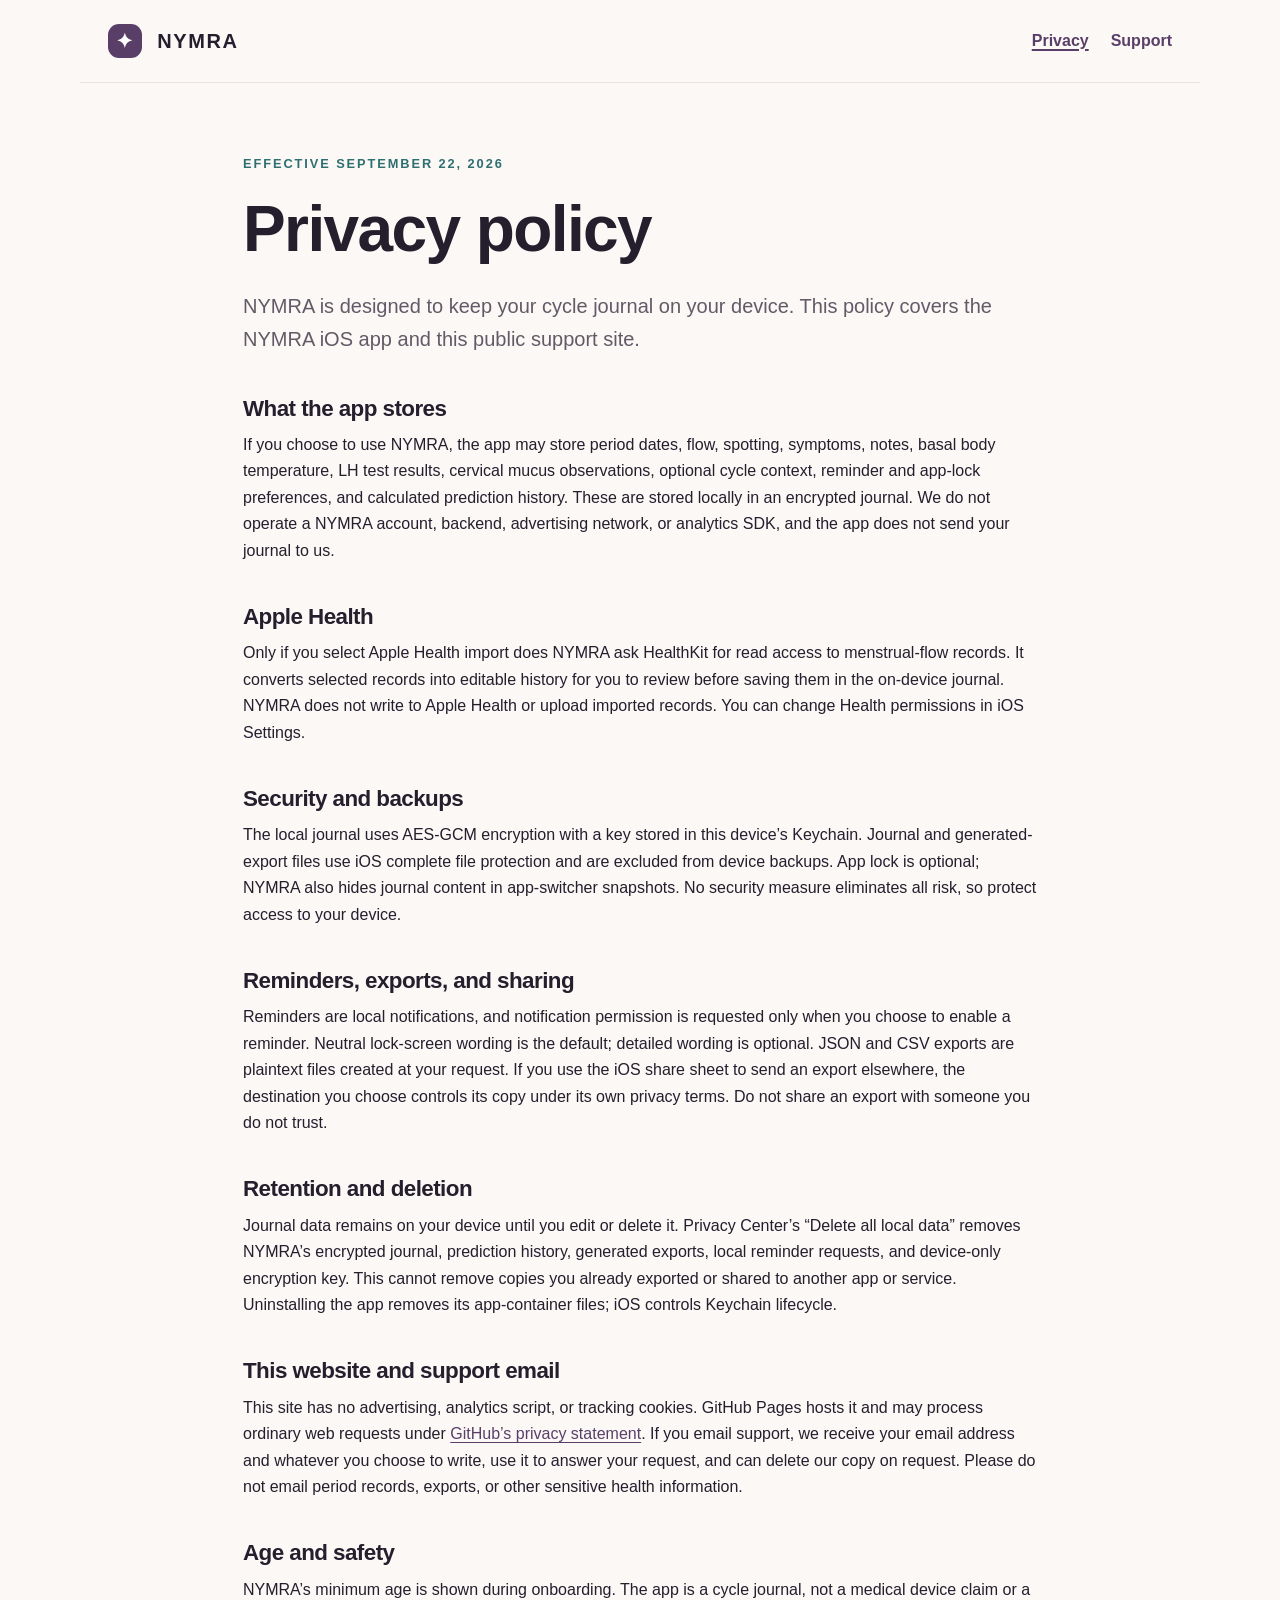
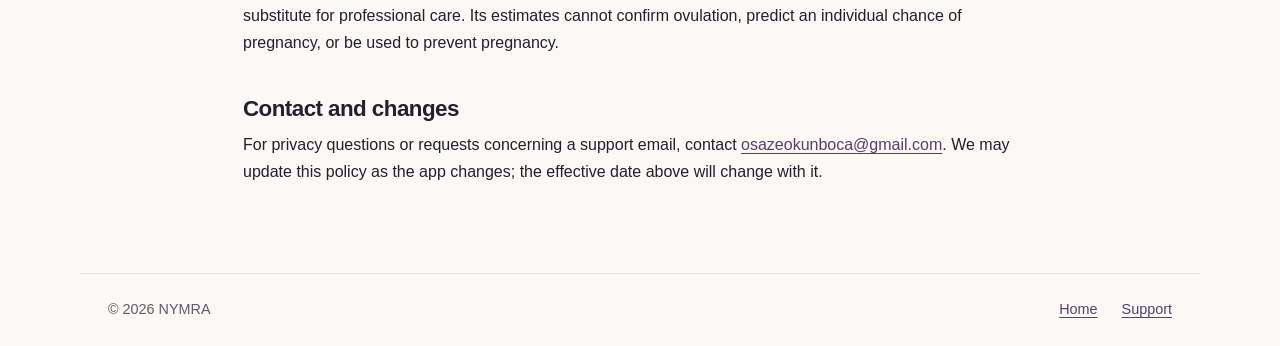
==== privacy.html @ 63cf21ba "Publish NYMRA privacy and support pages" ====
<!doctype html>
<html lang="en">
<head>
  <meta charset="utf-8">
  <meta name="viewport" content="width=device-width, initial-scale=1">
  <meta name="description" content="NYMRA privacy policy: local cycle records, Apple Health import, exports, and deletion.">
  <title>Privacy policy — NYMRA</title>
  <link rel="stylesheet" href="styles.css">
</head>
<body>
  <header class="site-header">
    <a class="brand" href="index.html" aria-label="NYMRA home"><span class="brand-mark" aria-hidden="true">✦</span> NYMRA</a>
    <nav aria-label="Main navigation"><a href="privacy.html" aria-current="page">Privacy</a><a href="support.html">Support</a></nav>
  </header>
  <main class="document">
    <p class="eyebrow">Effective September 22, 2026</p>
    <h1>Privacy policy</h1>
    <p class="lede">NYMRA is designed to keep your cycle journal on your device. This policy covers the NYMRA iOS app and this public support site.</p>

    <h2>What the app stores</h2>
    <p>If you choose to use NYMRA, the app may store period dates, flow, spotting, symptoms, notes, basal body temperature, LH test results, cervical mucus observations, optional cycle context, reminder and app-lock preferences, and calculated prediction history. These are stored locally in an encrypted journal. We do not operate a NYMRA account, backend, advertising network, or analytics SDK, and the app does not send your journal to us.</p>

    <h2>Apple Health</h2>
    <p>Only if you select Apple Health import does NYMRA ask HealthKit for read access to menstrual-flow records. It converts selected records into editable history for you to review before saving them in the on-device journal. NYMRA does not write to Apple Health or upload imported records. You can change Health permissions in iOS Settings.</p>

    <h2>Security and backups</h2>
    <p>The local journal uses AES-GCM encryption with a key stored in this device’s Keychain. Journal and generated-export files use iOS complete file protection and are excluded from device backups. App lock is optional; NYMRA also hides journal content in app-switcher snapshots. No security measure eliminates all risk, so protect access to your device.</p>

    <h2>Reminders, exports, and sharing</h2>
    <p>Reminders are local notifications, and notification permission is requested only when you choose to enable a reminder. Neutral lock-screen wording is the default; detailed wording is optional. JSON and CSV exports are plaintext files created at your request. If you use the iOS share sheet to send an export elsewhere, the destination you choose controls its copy under its own privacy terms. Do not share an export with someone you do not trust.</p>

    <h2>Retention and deletion</h2>
    <p>Journal data remains on your device until you edit or delete it. Privacy Center’s “Delete all local data” removes NYMRA’s encrypted journal, prediction history, generated exports, local reminder requests, and device-only encryption key. This cannot remove copies you already exported or shared to another app or service. Uninstalling the app removes its app-container files; iOS controls Keychain lifecycle.</p>

    <h2>This website and support email</h2>
    <p>This site has no advertising, analytics script, or tracking cookies. GitHub Pages hosts it and may process ordinary web requests under <a href="https://docs.github.com/en/site-policy/privacy-policies/github-general-privacy-statement">GitHub’s privacy statement</a>. If you email support, we receive your email address and whatever you choose to write, use it to answer your request, and can delete our copy on request. Please do not email period records, exports, or other sensitive health information.</p>

    <h2>Age and safety</h2>
    <p>NYMRA’s minimum age is shown during onboarding. The app is a cycle journal, not a medical device claim or a substitute for professional care. Its estimates cannot confirm ovulation, predict an individual chance of pregnancy, or be used to prevent pregnancy.</p>

    <h2>Contact and changes</h2>
    <p>For privacy questions or requests concerning a support email, contact <a href="mailto:osazeokunboca@gmail.com">osazeokunboca@gmail.com</a>. We may update this policy as the app changes; the effective date above will change with it.</p>
  </main>
  <footer><span>© 2026 NYMRA</span><a href="index.html">Home</a><a href="support.html">Support</a></footer>
</body>
</html>
---- styles.css ----
:root { color-scheme: light; --ink:#241e2d; --muted:#625a67; --plum:#593f68; --coral:#efbcb4; --paper:#fbf8f6; --card:#fff; --line:#e9e0e3; --teal:#2f6f70; }
* { box-sizing:border-box; }
html { scroll-behavior:smooth; }
body { margin:0; color:var(--ink); background:var(--paper); font:16px/1.65 -apple-system,BlinkMacSystemFont,"Segoe UI",sans-serif; }
a { color:var(--plum); text-underline-offset:3px; }
a:focus-visible { outline:3px solid var(--teal); outline-offset:4px; border-radius:4px; }
.site-header,footer { max-width:1120px; margin:auto; display:flex; align-items:center; gap:24px; padding:24px 28px; }
.site-header { justify-content:space-between; border-bottom:1px solid var(--line); }
.brand { color:var(--ink); font-size:1.25rem; font-weight:800; letter-spacing:.08em; text-decoration:none; }
.brand-mark { display:inline-flex; width:34px; height:34px; align-items:center; justify-content:center; margin-right:8px; color:#fff; background:var(--plum); border-radius:11px; }
nav { display:flex; gap:22px; font-weight:600; }
nav a { text-decoration:none; }
nav a[aria-current="page"] { text-decoration:underline; text-decoration-thickness:2px; }
main { max-width:1120px; margin:auto; padding:0 28px 70px; }
.hero { padding:92px 0 70px; max-width:780px; }
.eyebrow { color:var(--teal); font-size:.8rem; font-weight:800; letter-spacing:.15em; text-transform:uppercase; }
h1,h2,h3 { line-height:1.18; letter-spacing:-.025em; }
h1 { margin:16px 0 22px; font-size:clamp(2.5rem,6vw,5rem); }
.hero>p:not(.eyebrow),.lede { font-size:1.25rem; color:var(--muted); max-width:760px; }
.actions { display:flex; align-items:center; flex-wrap:wrap; gap:22px; margin-top:36px; }
.button { display:inline-block; padding:12px 20px; background:var(--plum); color:white; border-radius:12px; font-weight:700; text-decoration:none; }
.button:hover { background:#3f2a4d; }
.text-link { font-weight:700; }
.grid { display:grid; grid-template-columns:repeat(3,1fr); gap:16px; }
.grid article,.callout { padding:26px; border:1px solid var(--line); border-radius:22px; background:var(--card); box-shadow:0 8px 24px #5940640c; }
.grid h2 { font-size:1.2rem; margin:20px 0 8px; }
.grid p { color:var(--muted); margin:0; }
.icon { color:var(--teal); font-size:.8rem; font-weight:800; letter-spacing:.12em; }
.disclaimer { color:var(--muted); margin-top:34px; font-size:.9rem; }
.document { max-width:850px; padding-top:62px; }
.document h1 { font-size:clamp(2.5rem,5vw,4rem); }
.document h2 { margin:40px 0 10px; font-size:1.4rem; }
.document h3 { margin:22px 0 6px; font-size:1.05rem; }
.document p { margin:8px 0 18px; }
.document code { overflow-wrap:anywhere; padding:2px 5px; border-radius:4px; background:#f0eaf0; }
.callout { margin-top:38px; border-left:5px solid var(--teal); }
.callout h2 { margin:0 0 10px; }
footer { border-top:1px solid var(--line); color:var(--muted); font-size:.9rem; }
footer span { margin-right:auto; }
@media(max-width:700px) { .site-header,footer { padding:18px; } main { padding:0 18px 48px; } .hero { padding:55px 0 42px; } .grid { grid-template-columns:1fr; } .document { padding-top:36px; } }
@media(prefers-reduced-motion:reduce) { html { scroll-behavior:auto; } }
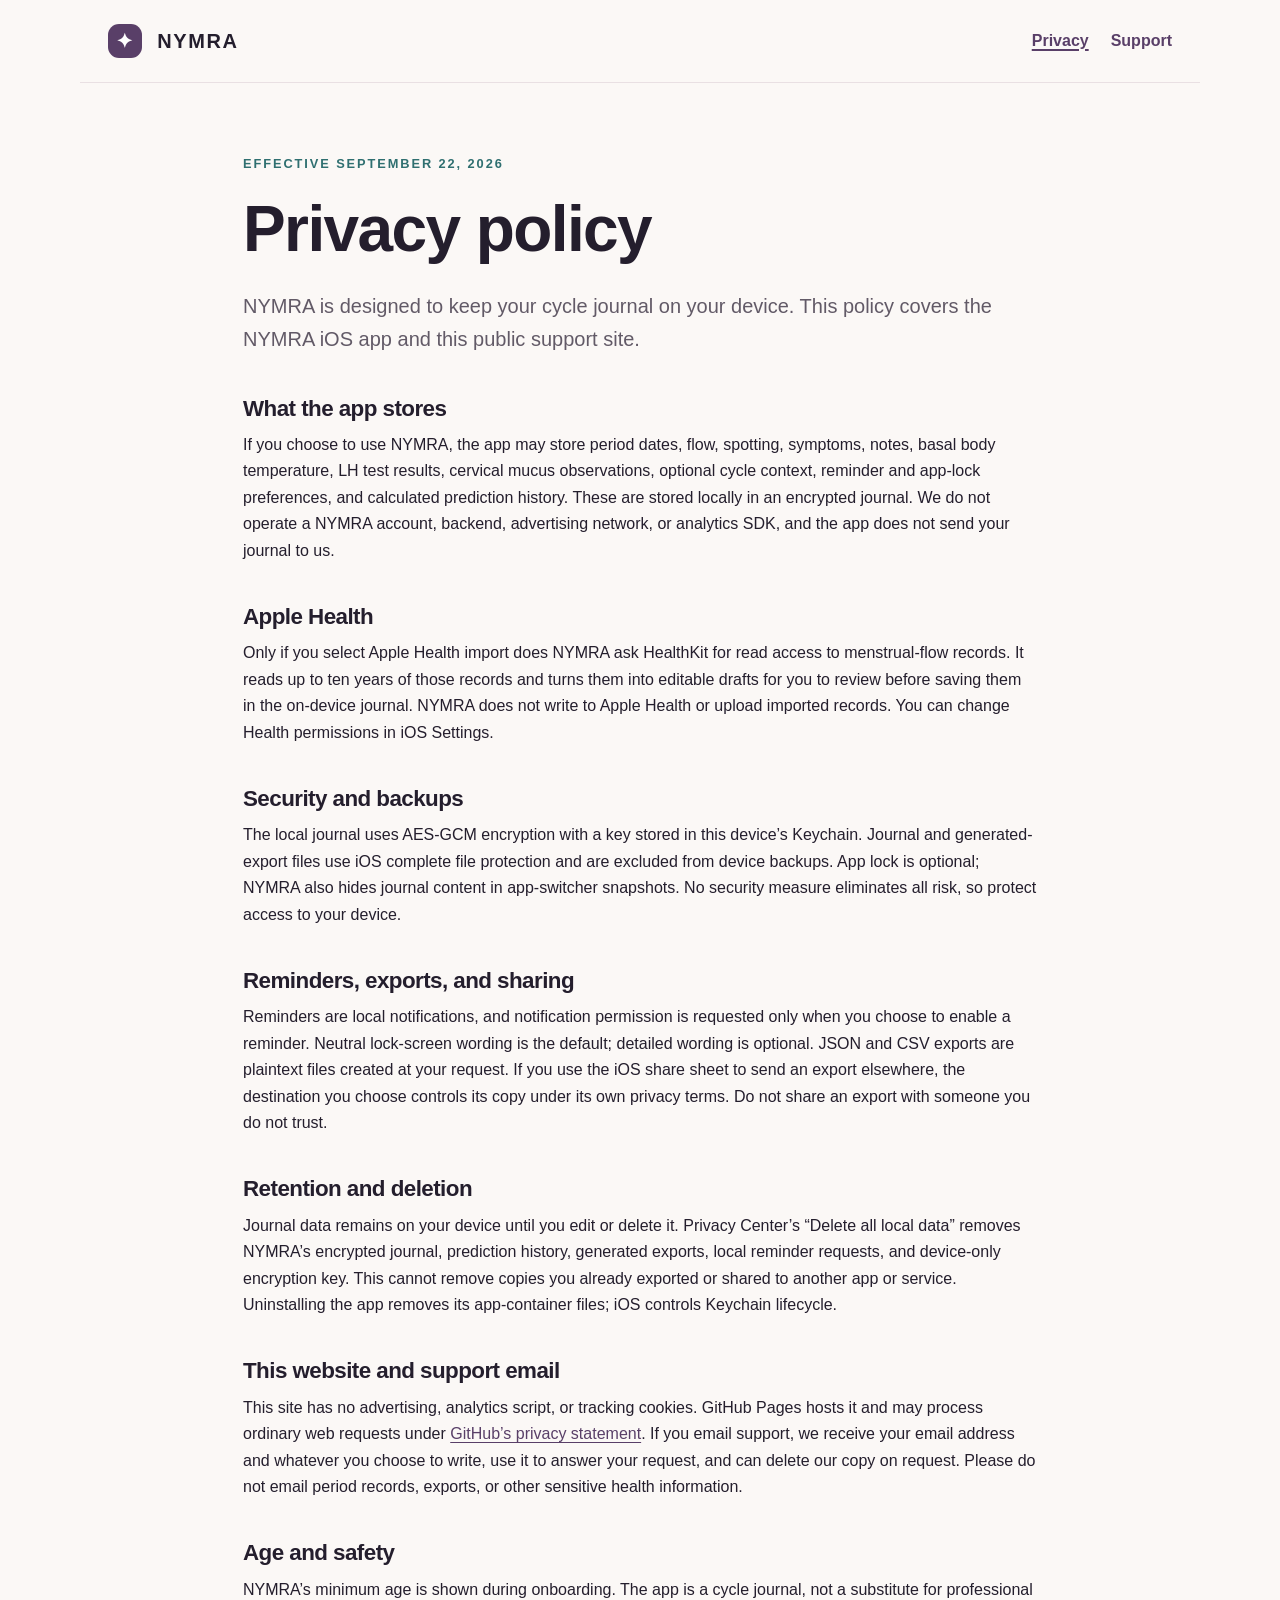
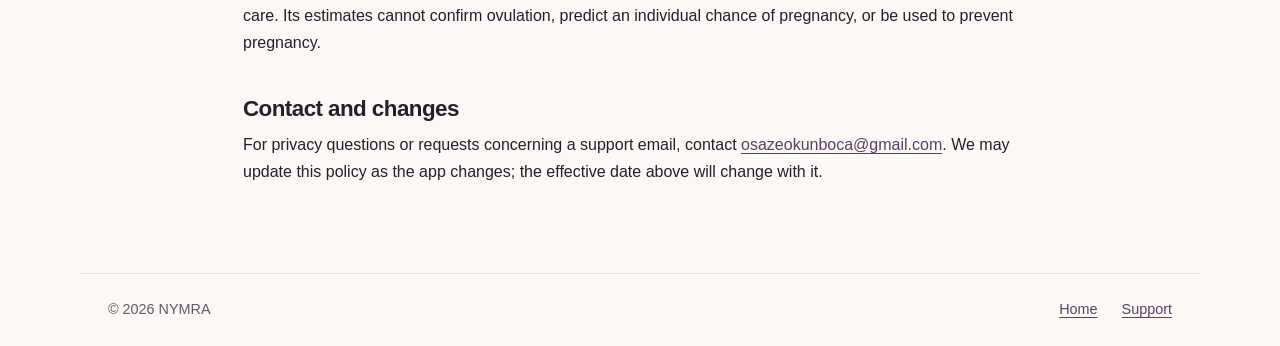
==== commit 7372931f: "Clarify Health import and safety policy" ====
--- a/privacy.html
+++ b/privacy.html
@@ -21,7 +21,7 @@
     <p>If you choose to use NYMRA, the app may store period dates, flow, spotting, symptoms, notes, basal body temperature, LH test results, cervical mucus observations, optional cycle context, reminder and app-lock preferences, and calculated prediction history. These are stored locally in an encrypted journal. We do not operate a NYMRA account, backend, advertising network, or analytics SDK, and the app does not send your journal to us.</p>
 
     <h2>Apple Health</h2>
-    <p>Only if you select Apple Health import does NYMRA ask HealthKit for read access to menstrual-flow records. It converts selected records into editable history for you to review before saving them in the on-device journal. NYMRA does not write to Apple Health or upload imported records. You can change Health permissions in iOS Settings.</p>
+    <p>Only if you select Apple Health import does NYMRA ask HealthKit for read access to menstrual-flow records. It reads up to ten years of those records and turns them into editable drafts for you to review before saving them in the on-device journal. NYMRA does not write to Apple Health or upload imported records. You can change Health permissions in iOS Settings.</p>
 
     <h2>Security and backups</h2>
     <p>The local journal uses AES-GCM encryption with a key stored in this device’s Keychain. Journal and generated-export files use iOS complete file protection and are excluded from device backups. App lock is optional; NYMRA also hides journal content in app-switcher snapshots. No security measure eliminates all risk, so protect access to your device.</p>
@@ -36,7 +36,7 @@
     <p>This site has no advertising, analytics script, or tracking cookies. GitHub Pages hosts it and may process ordinary web requests under <a href="https://docs.github.com/en/site-policy/privacy-policies/github-general-privacy-statement">GitHub’s privacy statement</a>. If you email support, we receive your email address and whatever you choose to write, use it to answer your request, and can delete our copy on request. Please do not email period records, exports, or other sensitive health information.</p>
 
     <h2>Age and safety</h2>
-    <p>NYMRA’s minimum age is shown during onboarding. The app is a cycle journal, not a medical device claim or a substitute for professional care. Its estimates cannot confirm ovulation, predict an individual chance of pregnancy, or be used to prevent pregnancy.</p>
+    <p>NYMRA’s minimum age is shown during onboarding. The app is a cycle journal, not a substitute for professional care. Its estimates cannot confirm ovulation, predict an individual chance of pregnancy, or be used to prevent pregnancy.</p>
 
     <h2>Contact and changes</h2>
     <p>For privacy questions or requests concerning a support email, contact <a href="mailto:osazeokunboca@gmail.com">osazeokunboca@gmail.com</a>. We may update this policy as the app changes; the effective date above will change with it.</p>
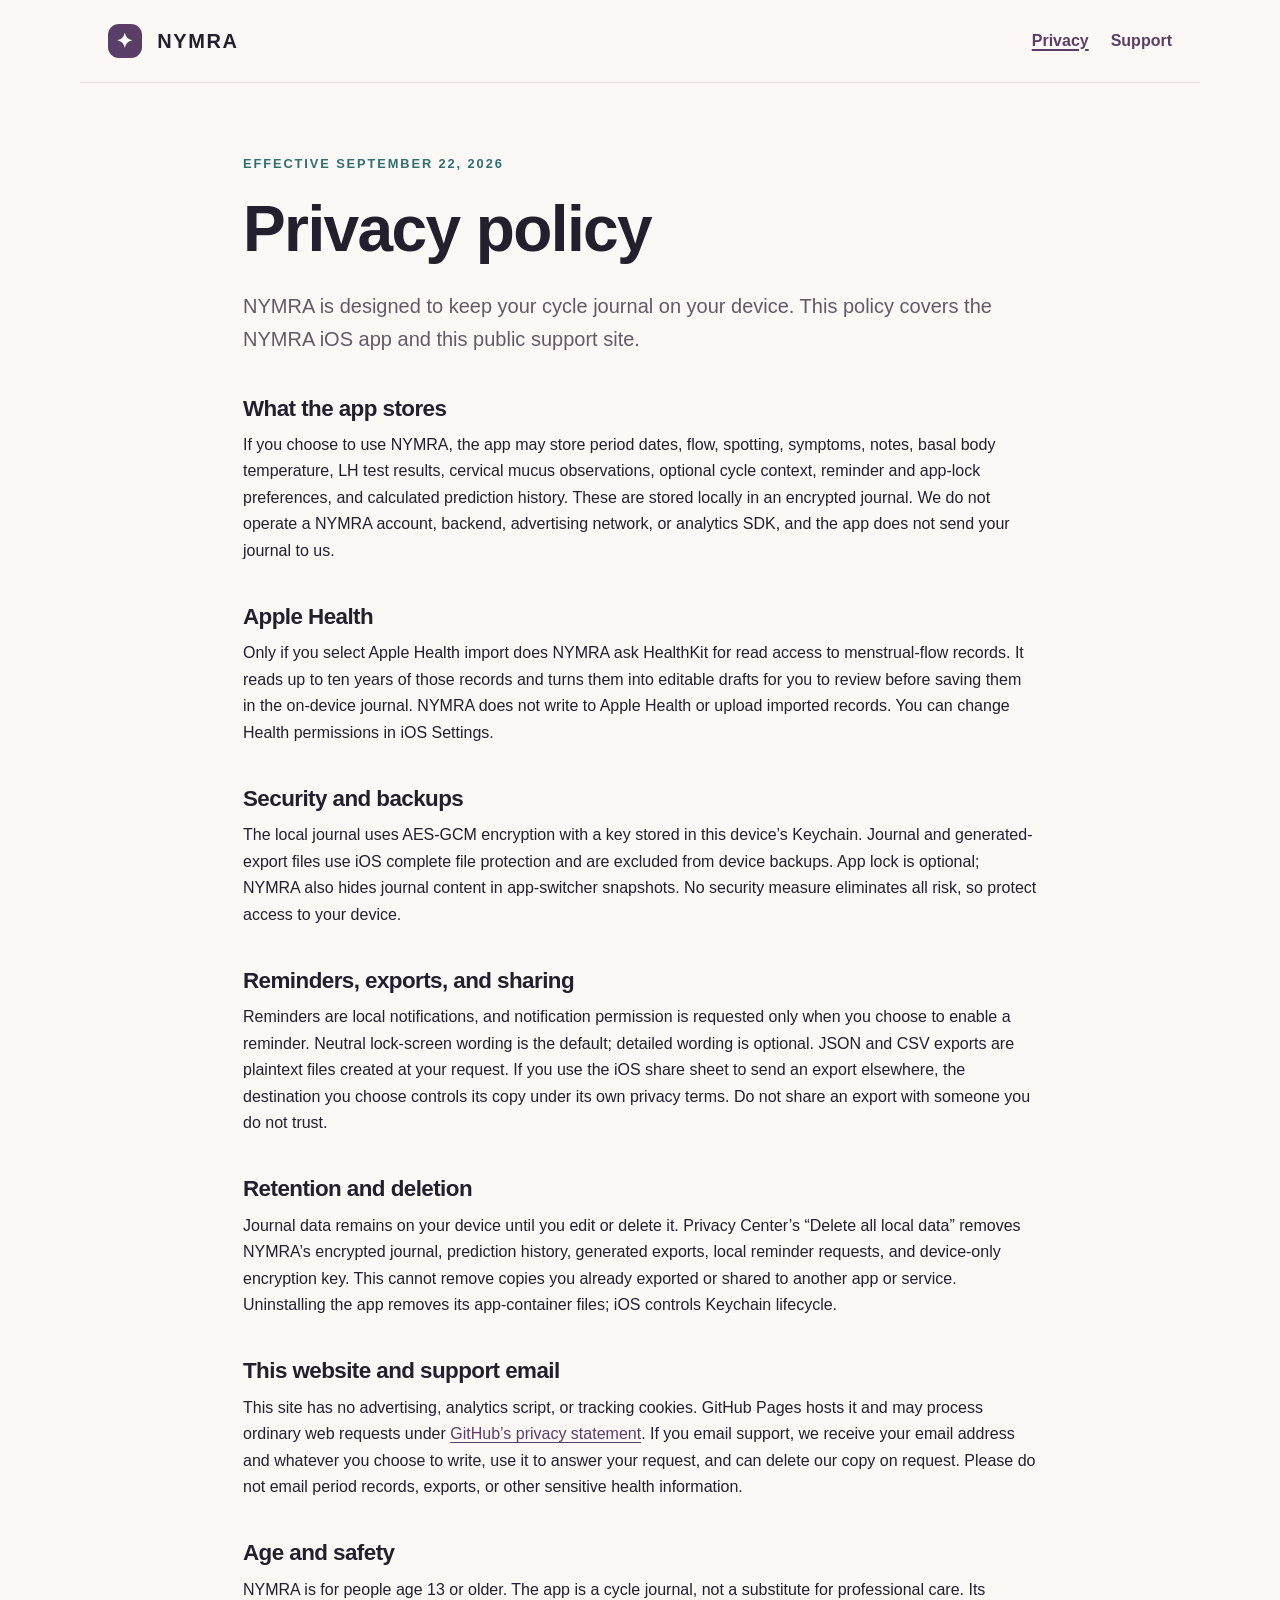
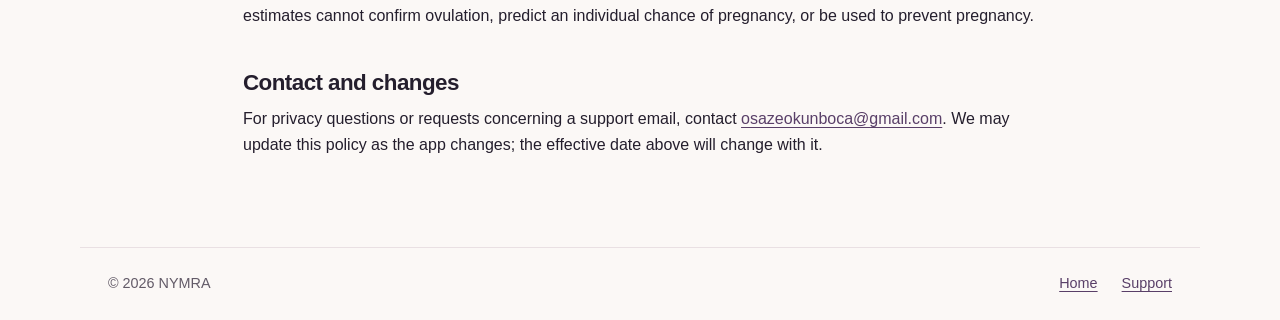
==== commit 38924d67: "State NYMRA 13 plus minimum age" ====
--- a/privacy.html
+++ b/privacy.html
@@ -36,7 +36,7 @@
     <p>This site has no advertising, analytics script, or tracking cookies. GitHub Pages hosts it and may process ordinary web requests under <a href="https://docs.github.com/en/site-policy/privacy-policies/github-general-privacy-statement">GitHub’s privacy statement</a>. If you email support, we receive your email address and whatever you choose to write, use it to answer your request, and can delete our copy on request. Please do not email period records, exports, or other sensitive health information.</p>
 
     <h2>Age and safety</h2>
-    <p>NYMRA’s minimum age is shown during onboarding. The app is a cycle journal, not a substitute for professional care. Its estimates cannot confirm ovulation, predict an individual chance of pregnancy, or be used to prevent pregnancy.</p>
+    <p>NYMRA is for people age 13 or older. The app is a cycle journal, not a substitute for professional care. Its estimates cannot confirm ovulation, predict an individual chance of pregnancy, or be used to prevent pregnancy.</p>
 
     <h2>Contact and changes</h2>
     <p>For privacy questions or requests concerning a support email, contact <a href="mailto:osazeokunboca@gmail.com">osazeokunboca@gmail.com</a>. We may update this policy as the app changes; the effective date above will change with it.</p>
